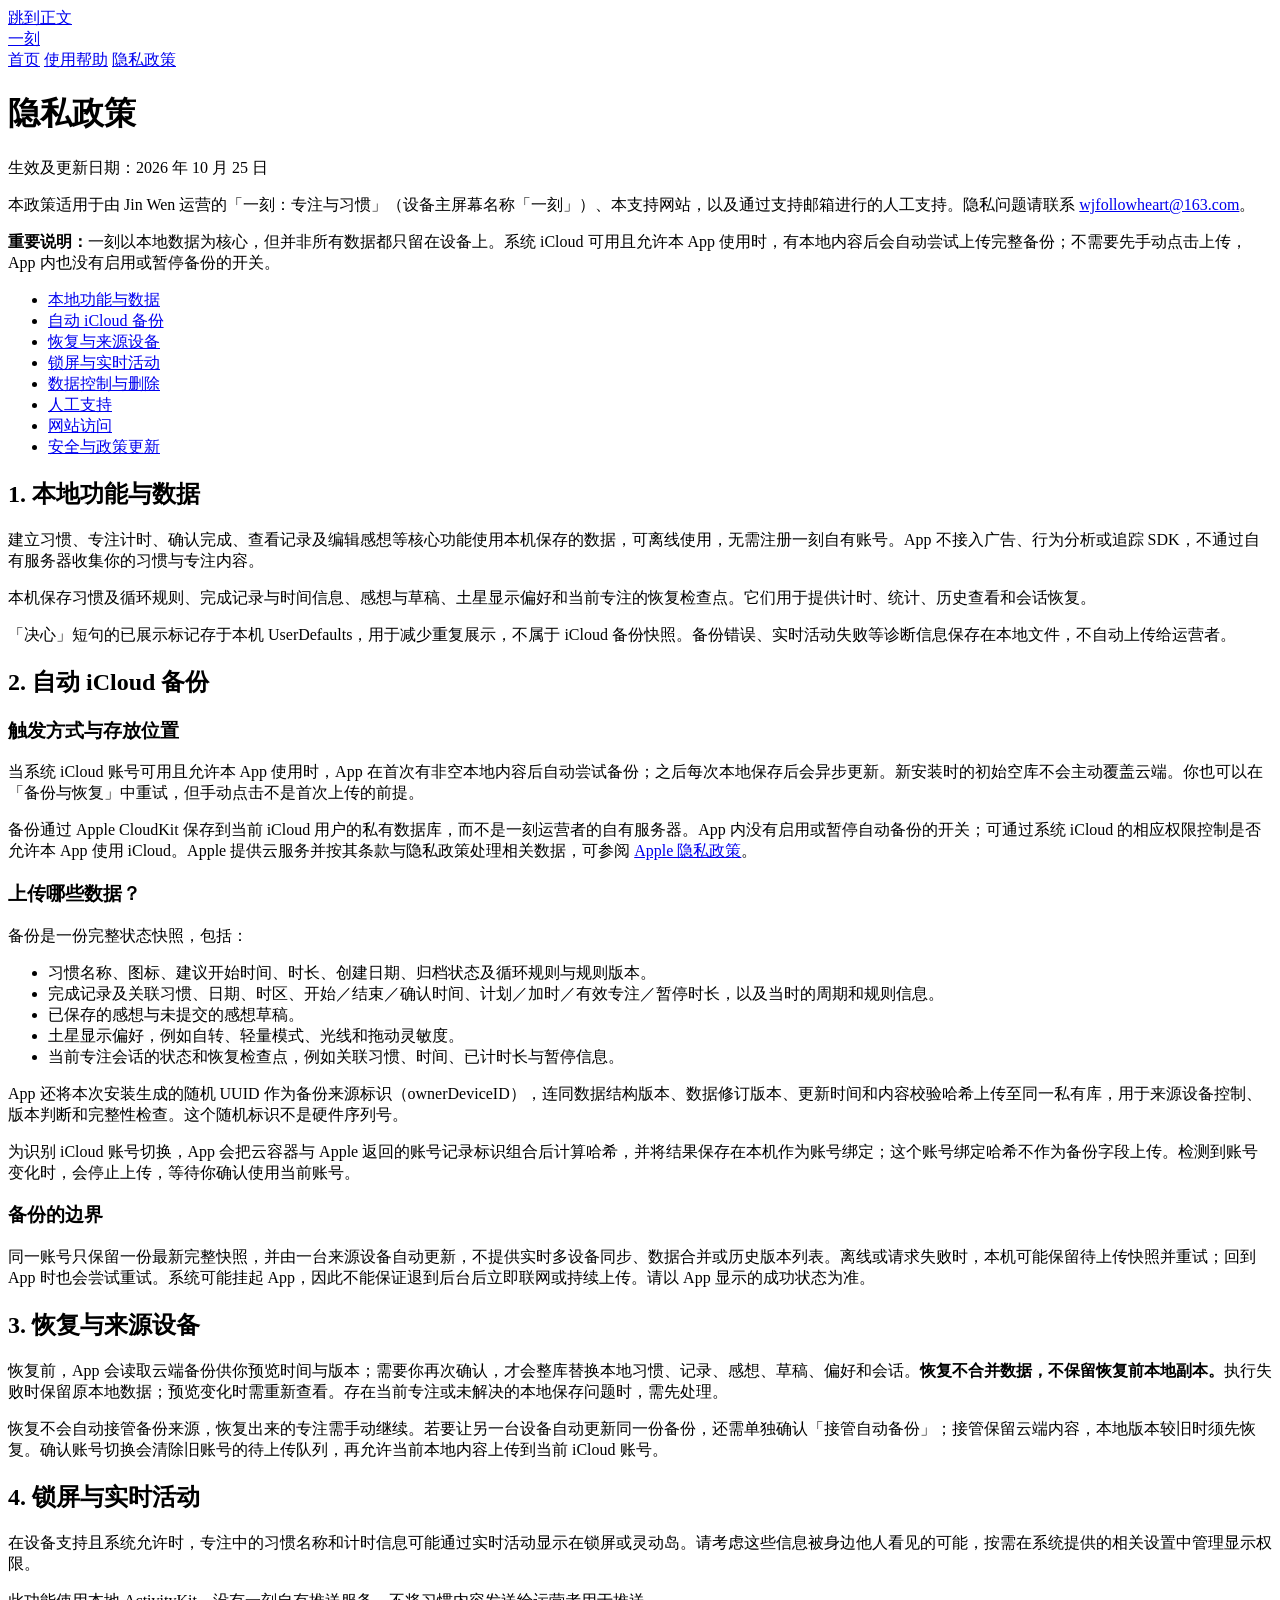
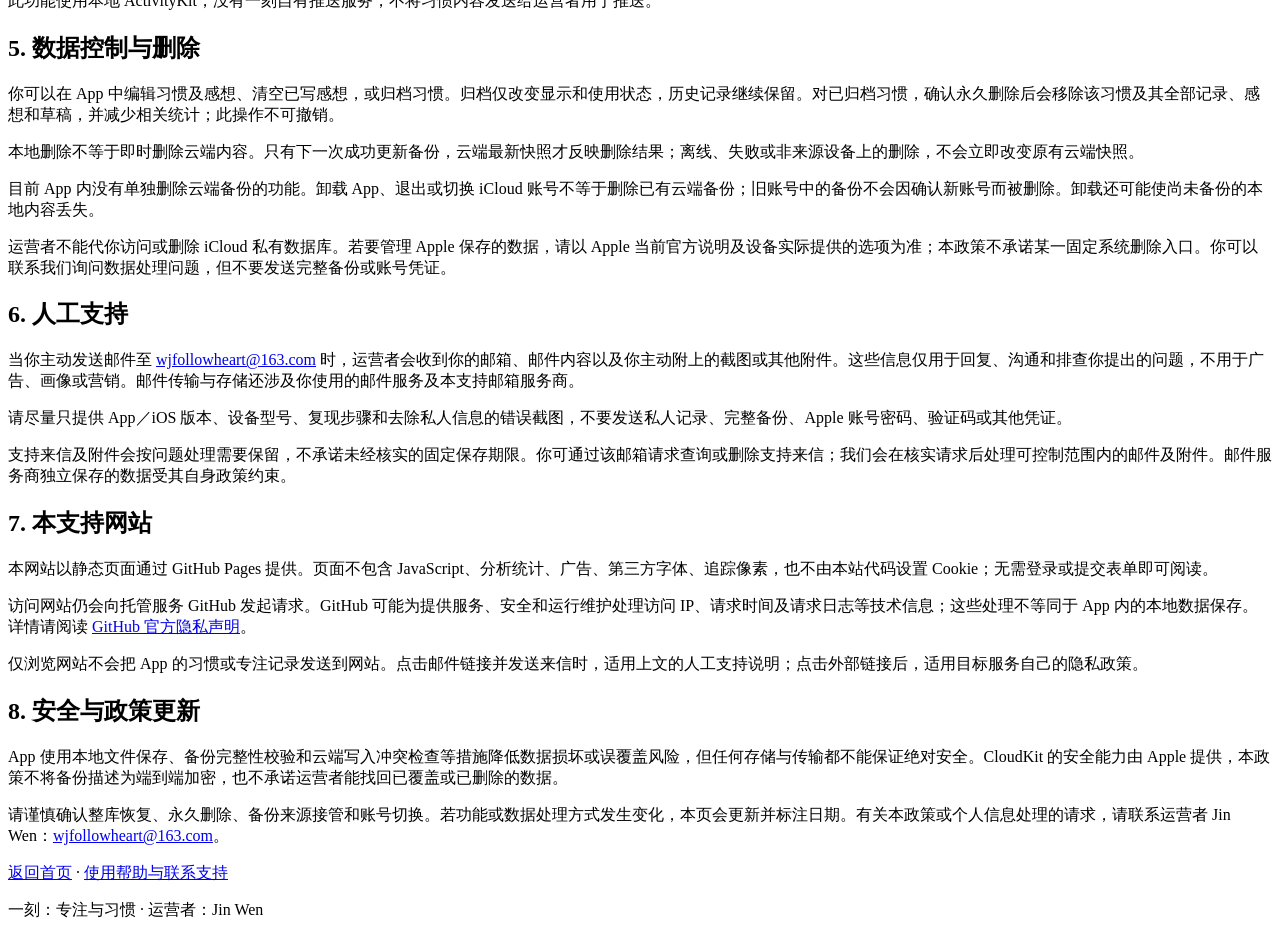
==== privacy.html @ 1403cfe5 "Publish Yike privacy.html" ====
<!doctype html>
<html lang="zh-CN">
<head>
  <meta charset="utf-8">
  <meta name="viewport" content="width=device-width, initial-scale=1">
  <meta name="description" content="一刻的隐私政策：本地数据、自动 iCloud 私有备份、实时活动、网站访问与人工支持数据。">
  <title>隐私政策 · 一刻：专注与习惯</title>
  <link rel="stylesheet" href="styles.css">
</head>
<body>
  <a class="skip" href="#main">跳到正文</a>
  <header class="site-header">
    <div class="shell header-row">
      <a class="brand" href="index.html" aria-label="一刻，支持网站首页">一刻</a>
      <nav aria-label="主导航">
        <a href="index.html">首页</a>
        <a href="support.html">使用帮助</a>
        <a href="privacy.html" aria-current="page">隐私政策</a>
      </nav>
    </div>
  </header>
  <main id="main" class="shell">
    <h1>隐私政策</h1>
    <p class="meta">生效及更新日期：<time datetime="2026-10-25">2026 年 10 月 25 日</time></p>
    <p>本政策适用于由 Jin Wen 运营的「一刻：专注与习惯」（设备主屏幕名称「一刻」）、本支持网站，以及通过支持邮箱进行的人工支持。隐私问题请联系 <a href="mailto:wjfollowheart@163.com">wjfollowheart@163.com</a>。</p>
    <div class="notice">
      <p><strong>重要说明：</strong>一刻以本地数据为核心，但并非所有数据都只留在设备上。系统 iCloud 可用且允许本 App 使用时，有本地内容后会自动尝试上传完整备份；不需要先手动点击上传，App 内也没有启用或暂停备份的开关。</p>
    </div>
    <nav class="contents" aria-label="本页目录">
      <ul>
        <li><a href="#local">本地功能与数据</a></li>
        <li><a href="#icloud">自动 iCloud 备份</a></li>
        <li><a href="#restore">恢复与来源设备</a></li>
        <li><a href="#activity">锁屏与实时活动</a></li>
        <li><a href="#control">数据控制与删除</a></li>
        <li><a href="#support-data">人工支持</a></li>
        <li><a href="#website">网站访问</a></li>
        <li><a href="#security">安全与政策更新</a></li>
      </ul>
    </nav>
    <section aria-labelledby="local">
      <h2 id="local">1. 本地功能与数据</h2>
      <p>建立习惯、专注计时、确认完成、查看记录及编辑感想等核心功能使用本机保存的数据，可离线使用，无需注册一刻自有账号。App 不接入广告、行为分析或追踪 SDK，不通过自有服务器收集你的习惯与专注内容。</p>
      <p>本机保存习惯及循环规则、完成记录与时间信息、感想与草稿、土星显示偏好和当前专注的恢复检查点。它们用于提供计时、统计、历史查看和会话恢复。</p>
      <p>「决心」短句的已展示标记存于本机 UserDefaults，用于减少重复展示，不属于 iCloud 备份快照。备份错误、实时活动失败等诊断信息保存在本地文件，不自动上传给运营者。</p>
    </section>
    <section aria-labelledby="icloud">
      <h2 id="icloud">2. 自动 iCloud 备份</h2>
      <h3>触发方式与存放位置</h3>
      <p>当系统 iCloud 账号可用且允许本 App 使用时，App 在首次有非空本地内容后自动尝试备份；之后每次本地保存后会异步更新。新安装时的初始空库不会主动覆盖云端。你也可以在「备份与恢复」中重试，但手动点击不是首次上传的前提。</p>
      <p>备份通过 Apple CloudKit 保存到当前 iCloud 用户的私有数据库，而不是一刻运营者的自有服务器。App 内没有启用或暂停自动备份的开关；可通过系统 iCloud 的相应权限控制是否允许本 App 使用 iCloud。Apple 提供云服务并按其条款与隐私政策处理相关数据，可参阅 <a href="https://www.apple.com/legal/privacy/">Apple 隐私政策</a>。</p>
      <h3>上传哪些数据？</h3>
      <p>备份是一份完整状态快照，包括：</p>
      <ul>
        <li>习惯名称、图标、建议开始时间、时长、创建日期、归档状态及循环规则与规则版本。</li>
        <li>完成记录及关联习惯、日期、时区、开始／结束／确认时间、计划／加时／有效专注／暂停时长，以及当时的周期和规则信息。</li>
        <li>已保存的感想与未提交的感想草稿。</li>
        <li>土星显示偏好，例如自转、轻量模式、光线和拖动灵敏度。</li>
        <li>当前专注会话的状态和恢复检查点，例如关联习惯、时间、已计时长与暂停信息。</li>
      </ul>
      <p>App 还将本次安装生成的随机 UUID 作为备份来源标识（ownerDeviceID），连同数据结构版本、数据修订版本、更新时间和内容校验哈希上传至同一私有库，用于来源设备控制、版本判断和完整性检查。这个随机标识不是硬件序列号。</p>
      <p>为识别 iCloud 账号切换，App 会把云容器与 Apple 返回的账号记录标识组合后计算哈希，并将结果保存在本机作为账号绑定；这个账号绑定哈希不作为备份字段上传。检测到账号变化时，会停止上传，等待你确认使用当前账号。</p>
      <h3>备份的边界</h3>
      <p>同一账号只保留一份最新完整快照，并由一台来源设备自动更新，不提供实时多设备同步、数据合并或历史版本列表。离线或请求失败时，本机可能保留待上传快照并重试；回到 App 时也会尝试重试。系统可能挂起 App，因此不能保证退到后台后立即联网或持续上传。请以 App 显示的成功状态为准。</p>
    </section>
    <section aria-labelledby="restore">
      <h2 id="restore">3. 恢复与来源设备</h2>
      <p>恢复前，App 会读取云端备份供你预览时间与版本；需要你再次确认，才会整库替换本地习惯、记录、感想、草稿、偏好和会话。<strong>恢复不合并数据，不保留恢复前本地副本。</strong>执行失败时保留原本地数据；预览变化时需重新查看。存在当前专注或未解决的本地保存问题时，需先处理。</p>
      <p>恢复不会自动接管备份来源，恢复出来的专注需手动继续。若要让另一台设备自动更新同一份备份，还需单独确认「接管自动备份」；接管保留云端内容，本地版本较旧时须先恢复。确认账号切换会清除旧账号的待上传队列，再允许当前本地内容上传到当前 iCloud 账号。</p>
    </section>
    <section aria-labelledby="activity">
      <h2 id="activity">4. 锁屏与实时活动</h2>
      <p>在设备支持且系统允许时，专注中的习惯名称和计时信息可能通过实时活动显示在锁屏或灵动岛。请考虑这些信息被身边他人看见的可能，按需在系统提供的相关设置中管理显示权限。</p>
      <p>此功能使用本地 ActivityKit，没有一刻自有推送服务，不将习惯内容发送给运营者用于推送。</p>
    </section>
    <section aria-labelledby="control">
      <h2 id="control">5. 数据控制与删除</h2>
      <p>你可以在 App 中编辑习惯及感想、清空已写感想，或归档习惯。归档仅改变显示和使用状态，历史记录继续保留。对已归档习惯，确认永久删除后会移除该习惯及其全部记录、感想和草稿，并减少相关统计；此操作不可撤销。</p>
      <p>本地删除不等于即时删除云端内容。只有下一次成功更新备份，云端最新快照才反映删除结果；离线、失败或非来源设备上的删除，不会立即改变原有云端快照。</p>
      <p>目前 App 内没有单独删除云端备份的功能。卸载 App、退出或切换 iCloud 账号不等于删除已有云端备份；旧账号中的备份不会因确认新账号而被删除。卸载还可能使尚未备份的本地内容丢失。</p>
      <p>运营者不能代你访问或删除 iCloud 私有数据库。若要管理 Apple 保存的数据，请以 Apple 当前官方说明及设备实际提供的选项为准；本政策不承诺某一固定系统删除入口。你可以联系我们询问数据处理问题，但不要发送完整备份或账号凭证。</p>
    </section>
    <section aria-labelledby="support-data">
      <h2 id="support-data">6. 人工支持</h2>
      <p>当你主动发送邮件至 <a href="mailto:wjfollowheart@163.com">wjfollowheart@163.com</a> 时，运营者会收到你的邮箱、邮件内容以及你主动附上的截图或其他附件。这些信息仅用于回复、沟通和排查你提出的问题，不用于广告、画像或营销。邮件传输与存储还涉及你使用的邮件服务及本支持邮箱服务商。</p>
      <p>请尽量只提供 App／iOS 版本、设备型号、复现步骤和去除私人信息的错误截图，不要发送私人记录、完整备份、Apple 账号密码、验证码或其他凭证。</p>
      <p>支持来信及附件会按问题处理需要保留，不承诺未经核实的固定保存期限。你可通过该邮箱请求查询或删除支持来信；我们会在核实请求后处理可控制范围内的邮件及附件。邮件服务商独立保存的数据受其自身政策约束。</p>
    </section>
    <section aria-labelledby="website">
      <h2 id="website">7. 本支持网站</h2>
      <p>本网站以静态页面通过 GitHub Pages 提供。页面不包含 JavaScript、分析统计、广告、第三方字体、追踪像素，也不由本站代码设置 Cookie；无需登录或提交表单即可阅读。</p>
      <p>访问网站仍会向托管服务 GitHub 发起请求。GitHub 可能为提供服务、安全和运行维护处理访问 IP、请求时间及请求日志等技术信息；这些处理不等同于 App 内的本地数据保存。详情请阅读 <a href="https://docs.github.com/en/site-policy/privacy-policies/github-general-privacy-statement">GitHub 官方隐私声明</a>。</p>
      <p>仅浏览网站不会把 App 的习惯或专注记录发送到网站。点击邮件链接并发送来信时，适用上文的人工支持说明；点击外部链接后，适用目标服务自己的隐私政策。</p>
    </section>
    <section aria-labelledby="security">
      <h2 id="security">8. 安全与政策更新</h2>
      <p>App 使用本地文件保存、备份完整性校验和云端写入冲突检查等措施降低数据损坏或误覆盖风险，但任何存储与传输都不能保证绝对安全。CloudKit 的安全能力由 Apple 提供，本政策不将备份描述为端到端加密，也不承诺运营者能找回已覆盖或已删除的数据。</p>
      <p>请谨慎确认整库恢复、永久删除、备份来源接管和账号切换。若功能或数据处理方式发生变化，本页会更新并标注日期。有关本政策或个人信息处理的请求，请联系运营者 Jin Wen：<a href="mailto:wjfollowheart@163.com">wjfollowheart@163.com</a>。</p>
    </section>
  </main>
  <footer class="site-footer">
    <div class="shell">
      <p><a href="index.html">返回首页</a> · <a href="support.html">使用帮助与联系支持</a></p>
      <p>一刻：专注与习惯 · 运营者：Jin Wen</p>
    </div>
  </footer>
</body>
</html>
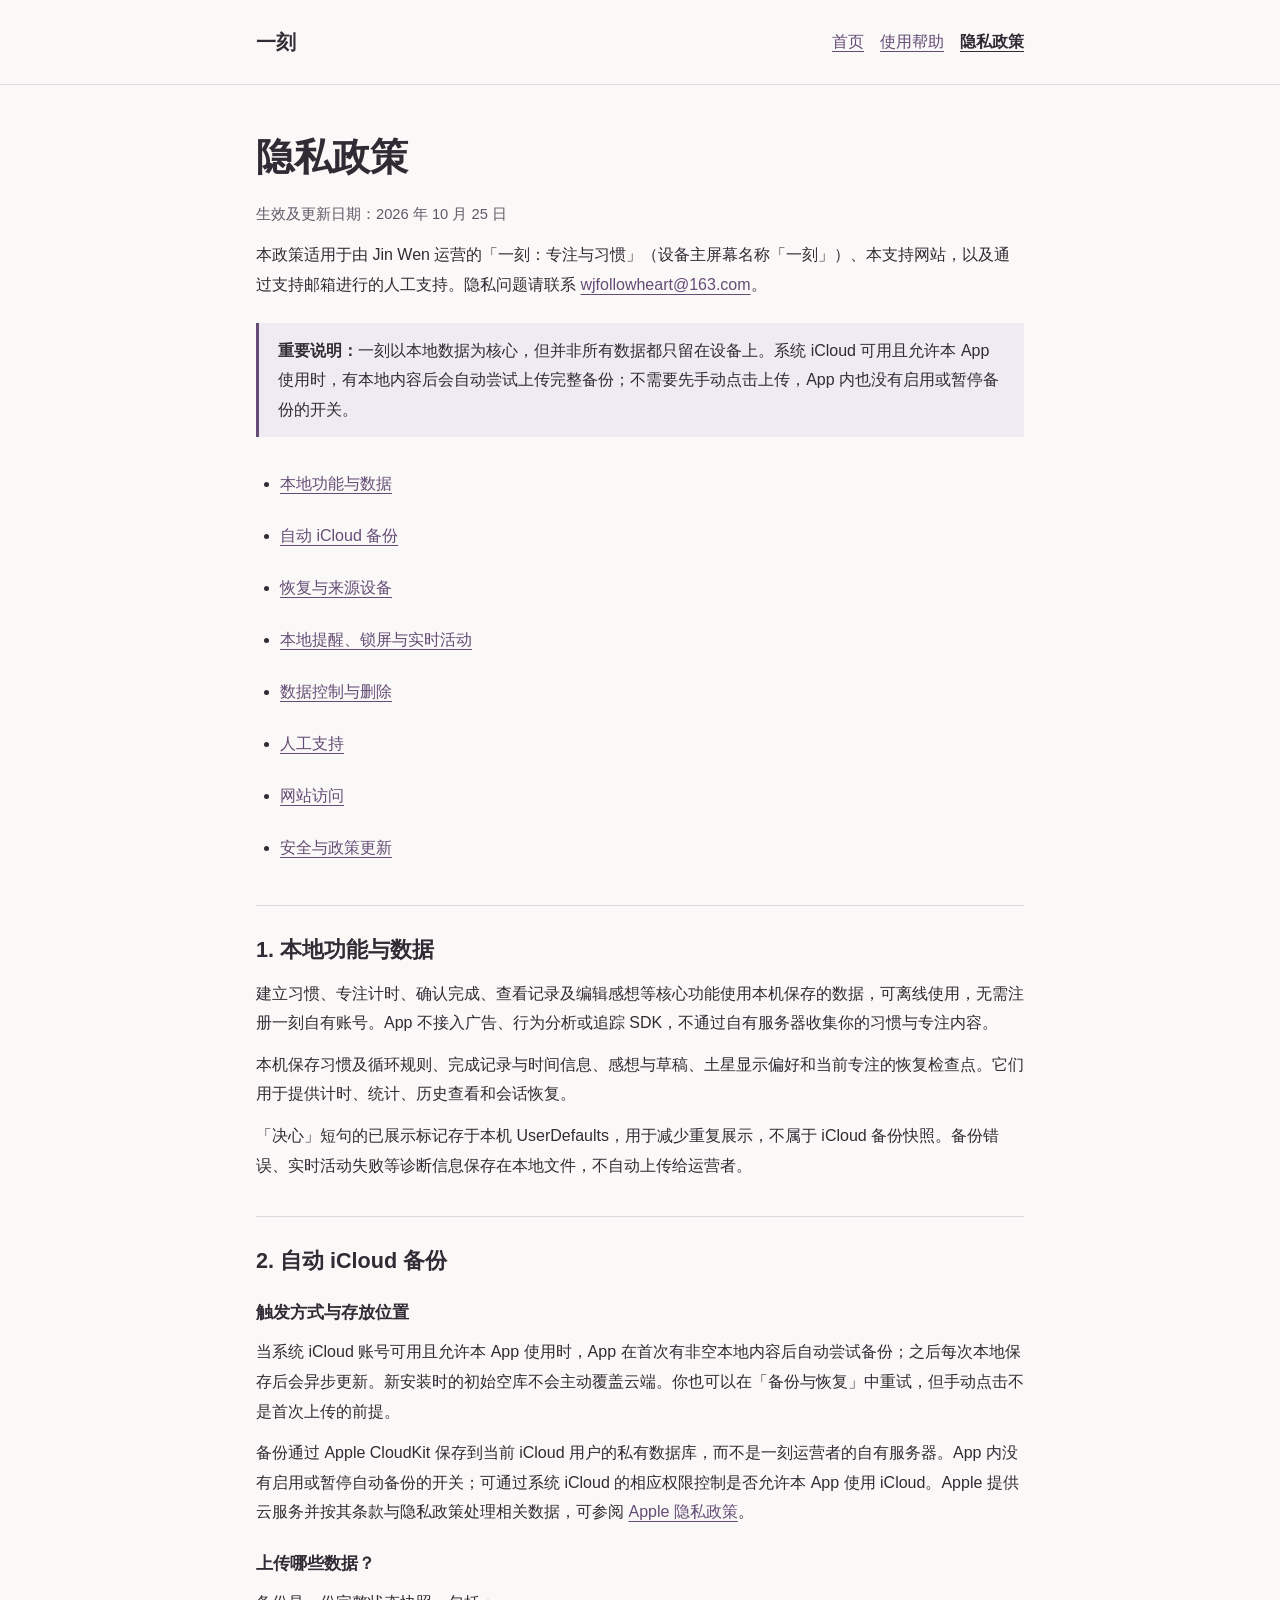
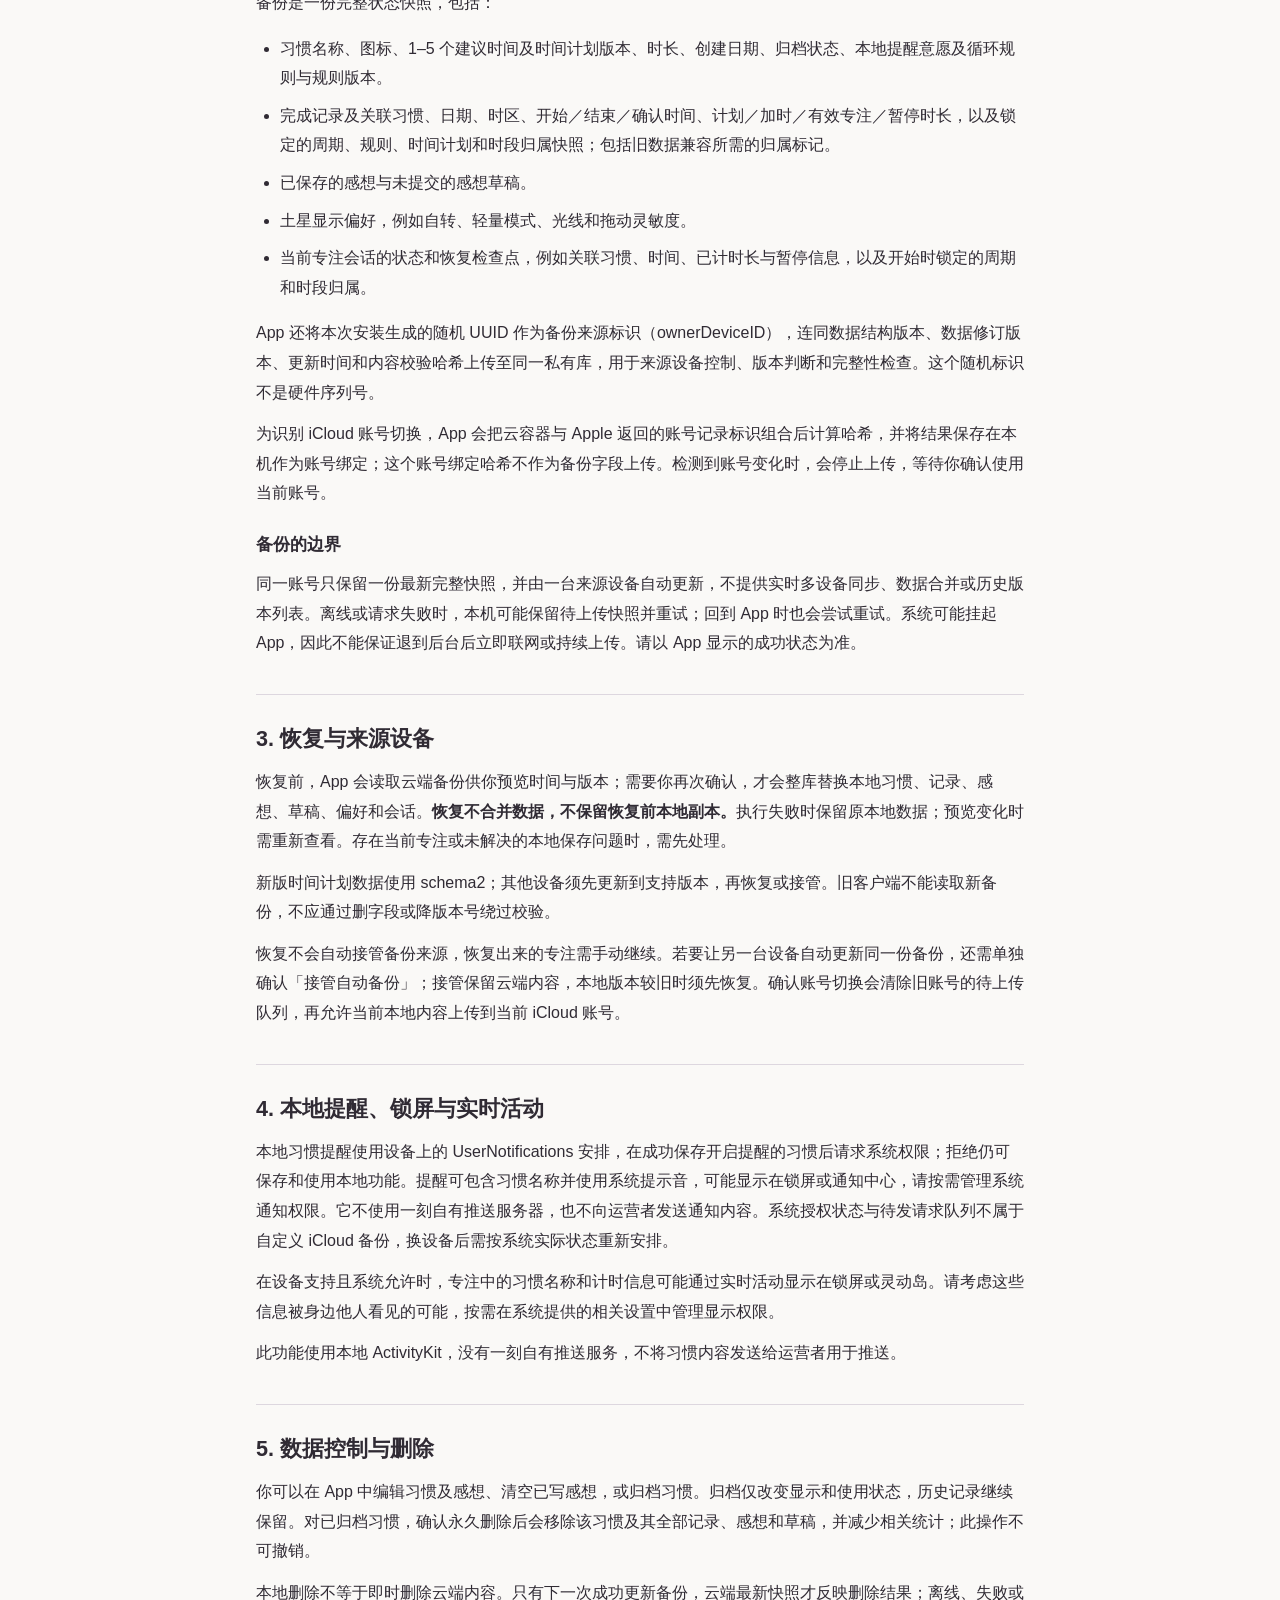
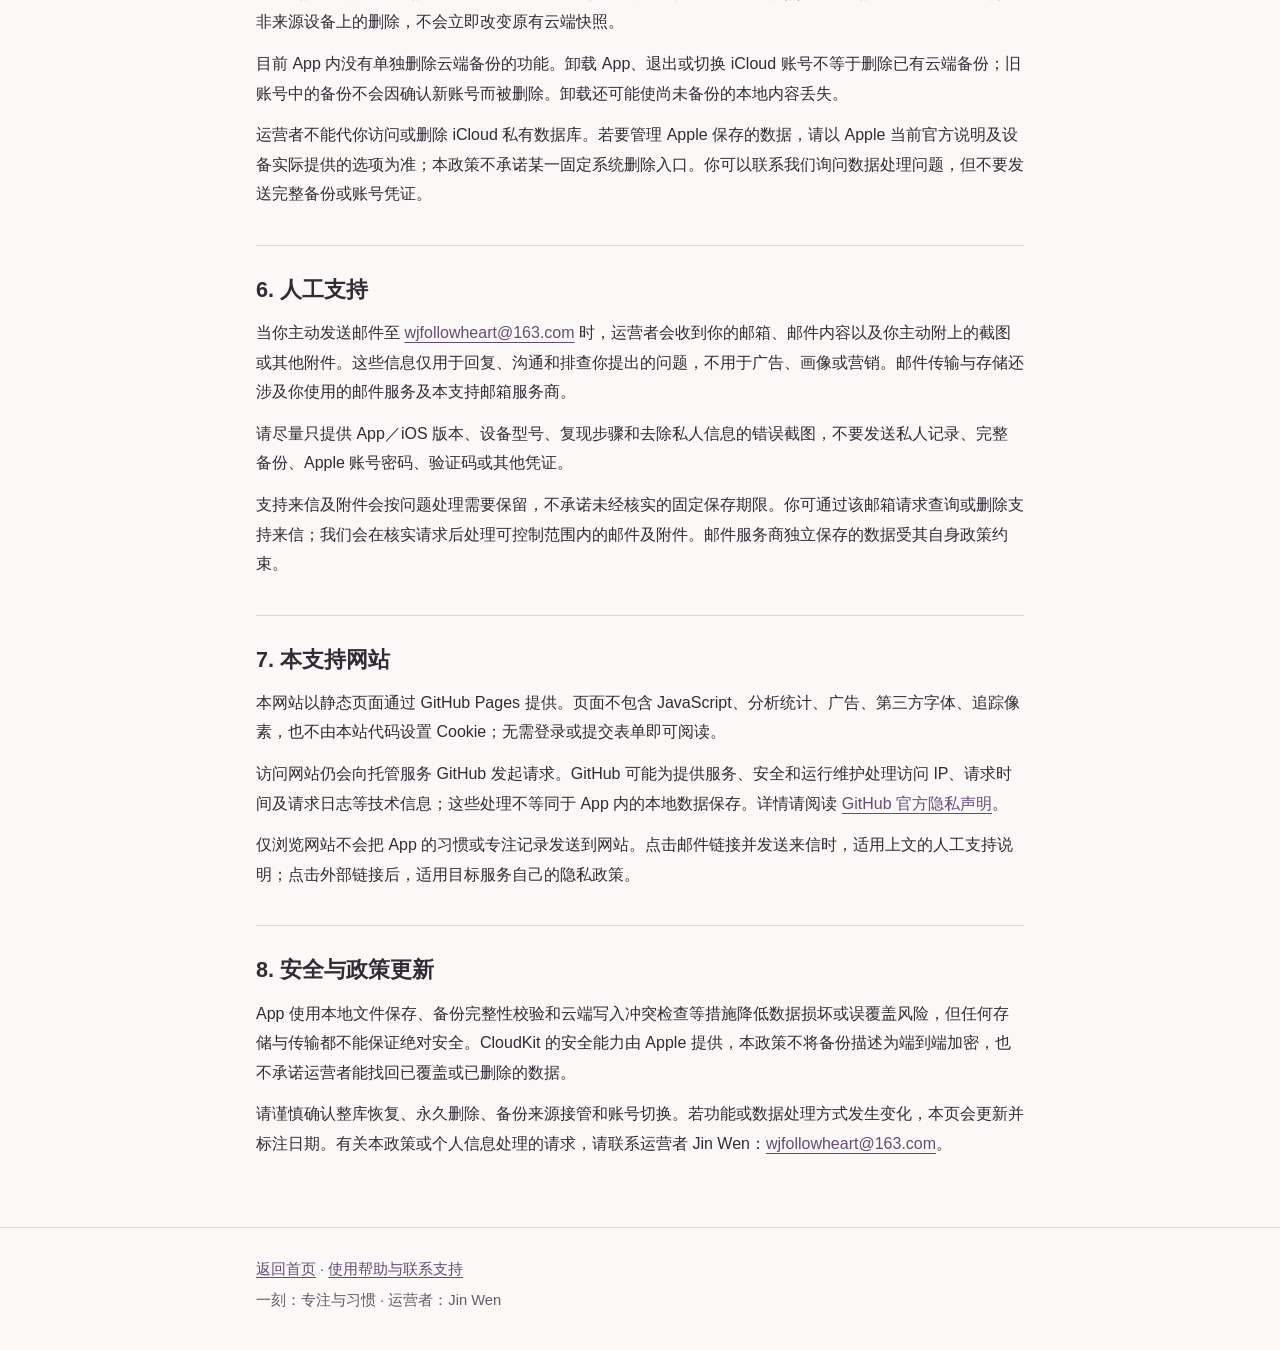
==== commit 565f6ebe: "Document Yike multiple-time plans and backup compatibility: privacy.html" ====
--- a/privacy.html
+++ b/privacy.html
@@ -31,7 +31,7 @@
         <li><a href="#local">本地功能与数据</a></li>
         <li><a href="#icloud">自动 iCloud 备份</a></li>
         <li><a href="#restore">恢复与来源设备</a></li>
-        <li><a href="#activity">锁屏与实时活动</a></li>
+        <li><a href="#activity">本地提醒、锁屏与实时活动</a></li>
         <li><a href="#control">数据控制与删除</a></li>
         <li><a href="#support-data">人工支持</a></li>
         <li><a href="#website">网站访问</a></li>
@@ -52,11 +52,11 @@
       <h3>上传哪些数据？</h3>
       <p>备份是一份完整状态快照，包括：</p>
       <ul>
-        <li>习惯名称、图标、建议开始时间、时长、创建日期、归档状态及循环规则与规则版本。</li>
-        <li>完成记录及关联习惯、日期、时区、开始／结束／确认时间、计划／加时／有效专注／暂停时长，以及当时的周期和规则信息。</li>
+        <li>习惯名称、图标、1–5 个建议时间及时间计划版本、时长、创建日期、归档状态、本地提醒意愿及循环规则与规则版本。</li>
+        <li>完成记录及关联习惯、日期、时区、开始／结束／确认时间、计划／加时／有效专注／暂停时长，以及锁定的周期、规则、时间计划和时段归属快照；包括旧数据兼容所需的归属标记。</li>
         <li>已保存的感想与未提交的感想草稿。</li>
         <li>土星显示偏好，例如自转、轻量模式、光线和拖动灵敏度。</li>
-        <li>当前专注会话的状态和恢复检查点，例如关联习惯、时间、已计时长与暂停信息。</li>
+        <li>当前专注会话的状态和恢复检查点，例如关联习惯、时间、已计时长与暂停信息，以及开始时锁定的周期和时段归属。</li>
       </ul>
       <p>App 还将本次安装生成的随机 UUID 作为备份来源标识（ownerDeviceID），连同数据结构版本、数据修订版本、更新时间和内容校验哈希上传至同一私有库，用于来源设备控制、版本判断和完整性检查。这个随机标识不是硬件序列号。</p>
       <p>为识别 iCloud 账号切换，App 会把云容器与 Apple 返回的账号记录标识组合后计算哈希，并将结果保存在本机作为账号绑定；这个账号绑定哈希不作为备份字段上传。检测到账号变化时，会停止上传，等待你确认使用当前账号。</p>
@@ -66,10 +66,12 @@
     <section aria-labelledby="restore">
       <h2 id="restore">3. 恢复与来源设备</h2>
       <p>恢复前，App 会读取云端备份供你预览时间与版本；需要你再次确认，才会整库替换本地习惯、记录、感想、草稿、偏好和会话。<strong>恢复不合并数据，不保留恢复前本地副本。</strong>执行失败时保留原本地数据；预览变化时需重新查看。存在当前专注或未解决的本地保存问题时，需先处理。</p>
+      <p>新版时间计划数据使用 schema2；其他设备须先更新到支持版本，再恢复或接管。旧客户端不能读取新备份，不应通过删字段或降版本号绕过校验。</p>
       <p>恢复不会自动接管备份来源，恢复出来的专注需手动继续。若要让另一台设备自动更新同一份备份，还需单独确认「接管自动备份」；接管保留云端内容，本地版本较旧时须先恢复。确认账号切换会清除旧账号的待上传队列，再允许当前本地内容上传到当前 iCloud 账号。</p>
     </section>
     <section aria-labelledby="activity">
-      <h2 id="activity">4. 锁屏与实时活动</h2>
+      <h2 id="activity">4. 本地提醒、锁屏与实时活动</h2>
+      <p>本地习惯提醒使用设备上的 UserNotifications 安排，在成功保存开启提醒的习惯后请求系统权限；拒绝仍可保存和使用本地功能。提醒可包含习惯名称并使用系统提示音，可能显示在锁屏或通知中心，请按需管理系统通知权限。它不使用一刻自有推送服务器，也不向运营者发送通知内容。系统授权状态与待发请求队列不属于自定义 iCloud 备份，换设备后需按系统实际状态重新安排。</p>
       <p>在设备支持且系统允许时，专注中的习惯名称和计时信息可能通过实时活动显示在锁屏或灵动岛。请考虑这些信息被身边他人看见的可能，按需在系统提供的相关设置中管理显示权限。</p>
       <p>此功能使用本地 ActivityKit，没有一刻自有推送服务，不将习惯内容发送给运营者用于推送。</p>
     </section>
--- a/styles.css
+++ b/styles.css
@@ -0,0 +1,64 @@
+:root {
+  color-scheme: light;
+  --paper: #faf9f7;
+  --ink: #302b34;
+  --muted: #625968;
+  --accent: #654c76;
+  --line: #ddd7df;
+  --notice: #f0ebf3;
+}
+* { box-sizing: border-box; }
+html { scroll-padding-top: 1.5rem; }
+body {
+  margin: 0;
+  background: var(--paper);
+  color: var(--ink);
+  font-family: -apple-system, BlinkMacSystemFont, "PingFang SC", "Microsoft YaHei", sans-serif;
+  font-size: 1rem;
+  line-height: 1.85;
+  overflow-wrap: anywhere;
+}
+a { color: var(--accent); text-underline-offset: .22em; }
+a:hover { text-decoration-thickness: .13em; }
+a:focus-visible { outline: 3px solid var(--accent); outline-offset: 4px; border-radius: 2px; }
+.shell { width: min(100% - 2.5rem, 48rem); margin-inline: auto; }
+.skip { position: absolute; left: 1rem; top: -6rem; padding: .6rem 1rem; background: white; z-index: 1; }
+.skip:focus { top: .5rem; }
+.site-header { padding-block: 1.25rem; border-bottom: 1px solid var(--line); }
+.header-row { display: flex; align-items: center; justify-content: space-between; gap: .5rem 1.5rem; flex-wrap: wrap; }
+.brand { color: var(--ink); font-size: 1.25rem; font-weight: 650; text-decoration: none; }
+nav { display: flex; gap: .25rem 1rem; flex-wrap: wrap; }
+nav a { display: inline-flex; align-items: center; min-height: 44px; }
+nav a[aria-current="page"] { color: var(--ink); font-weight: 650; }
+main { padding-block: 2.75rem 3.5rem; }
+h1, h2, h3 { line-height: 1.45; font-weight: 650; }
+h1 { margin: 0 0 1rem; font-size: clamp(1.85rem, 5vw, 2.4rem); }
+h2 { margin: 0 0 .8rem; font-size: 1.35rem; }
+h3 { margin: 1.5rem 0 .5rem; font-size: 1.08rem; }
+p { margin: .75rem 0; }
+ul, ol { padding-left: 1.5rem; }
+li + li { margin-top: .5rem; }
+section { margin-top: 2.25rem; padding-top: 1.75rem; border-top: 1px solid var(--line); }
+.lead { font-size: 1.12rem; }
+.meta, .site-footer { color: var(--muted); font-size: .92rem; }
+.notice { padding: .8rem 1.2rem; margin-block: 1.5rem; background: var(--notice); border-left: 3px solid var(--accent); }
+.notice p:first-child { margin-top: 0; }
+.notice p:last-child { margin-bottom: 0; }
+.contents { display: block; margin-top: 1.5rem; }
+.contents ul { margin-block: .4rem; }
+.contents a { min-height: 44px; display: inline-flex; align-items: center; }
+.site-footer { padding-block: 1.5rem 2rem; border-top: 1px solid var(--line); }
+.site-footer p { margin: .25rem 0; }
+@media (max-width: 30rem) {
+  main { padding-top: 2rem; }
+  .header-row { align-items: flex-start; }
+  .header-row nav { width: 100%; }
+}
+@media print {
+  body { background: white; color: black; }
+  .skip, .site-header nav, .contents { display: none; }
+  .shell { width: 100%; }
+  main { padding-block: 1rem; }
+  a { color: inherit; }
+  h2, h3 { break-after: avoid; }
+}
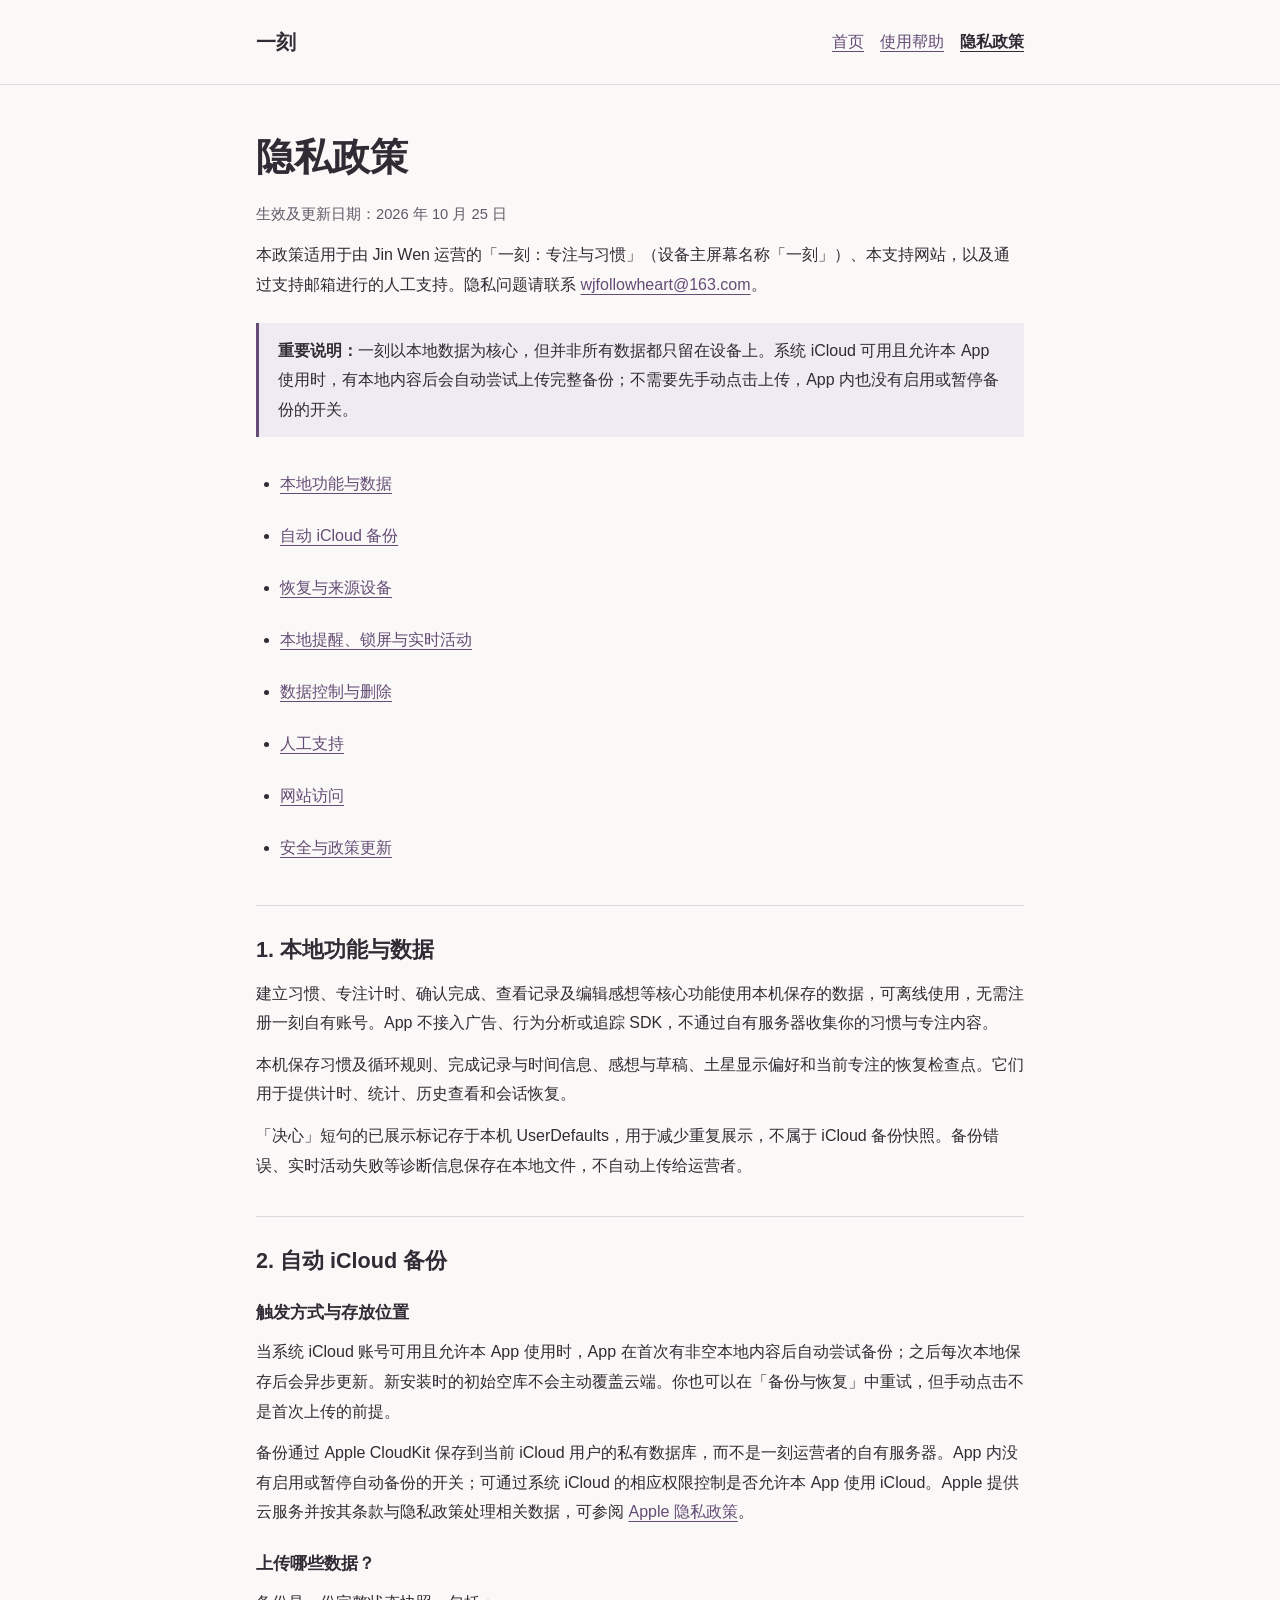
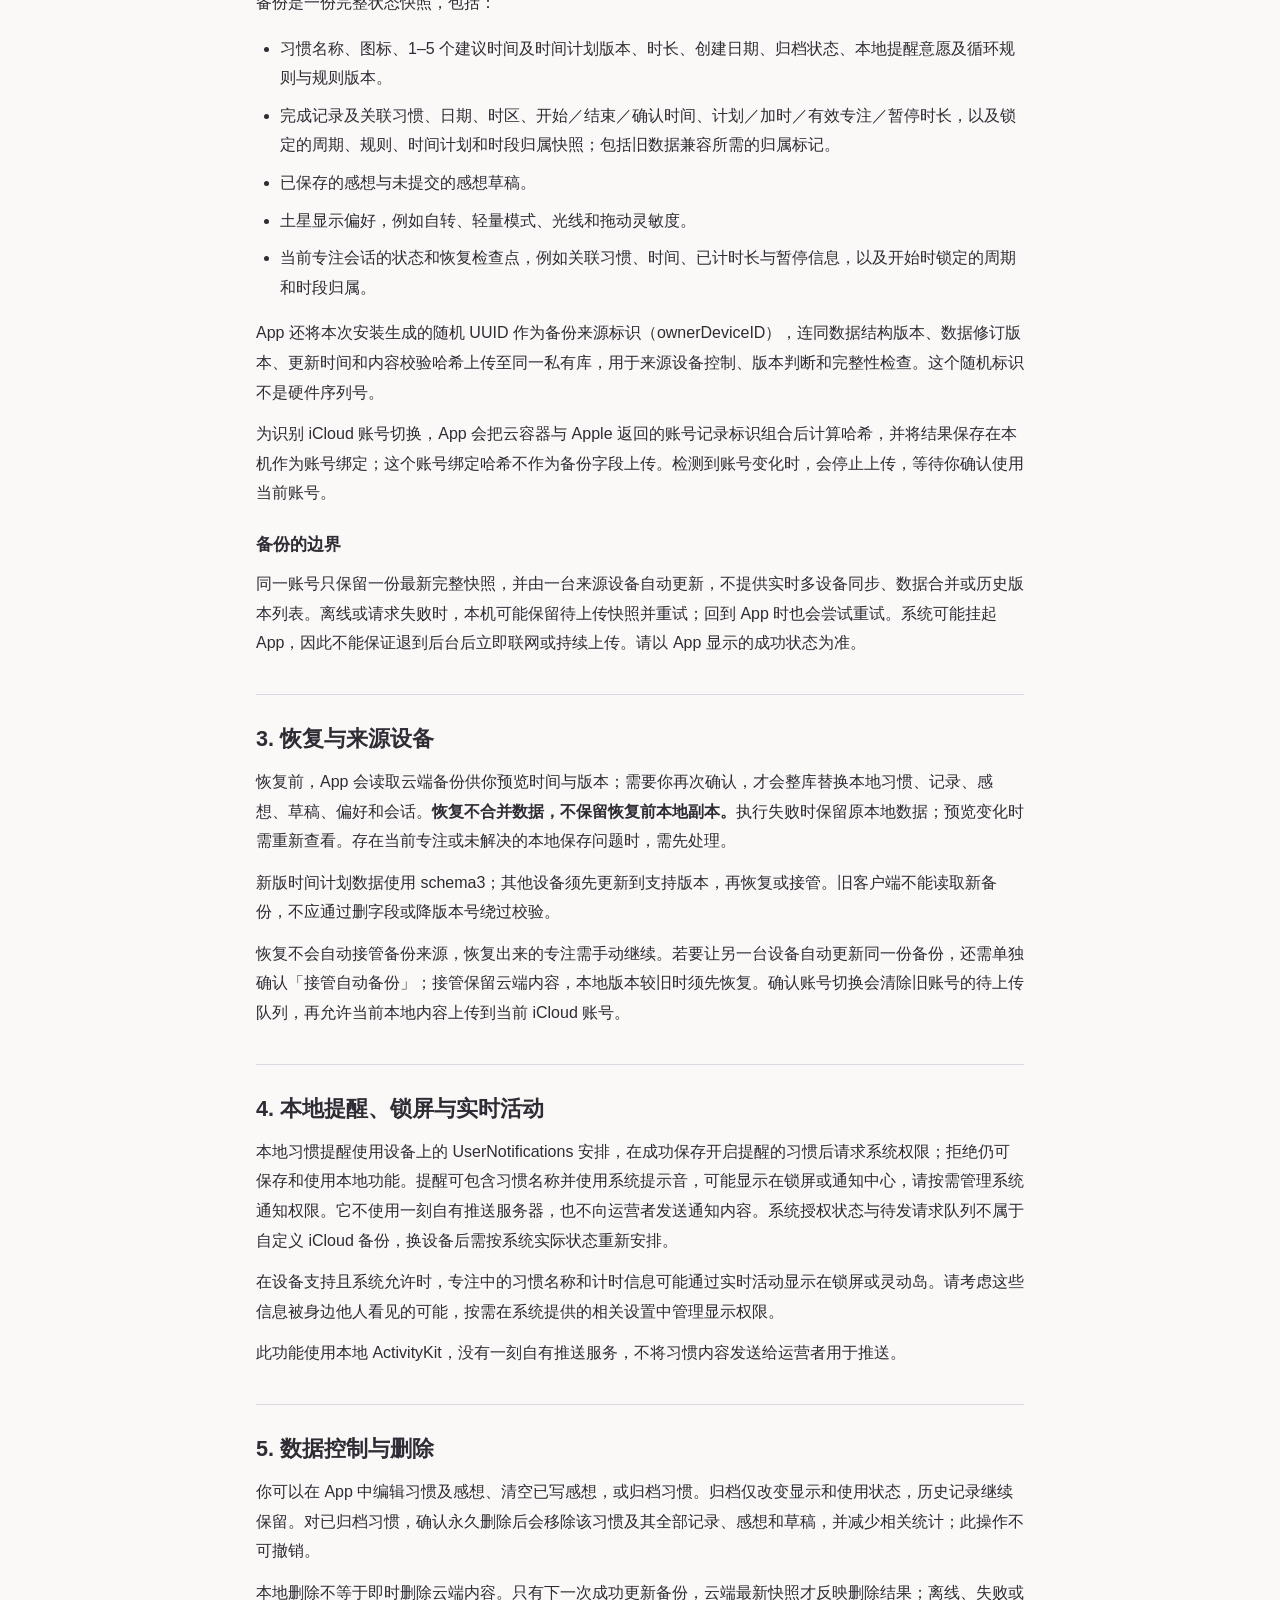
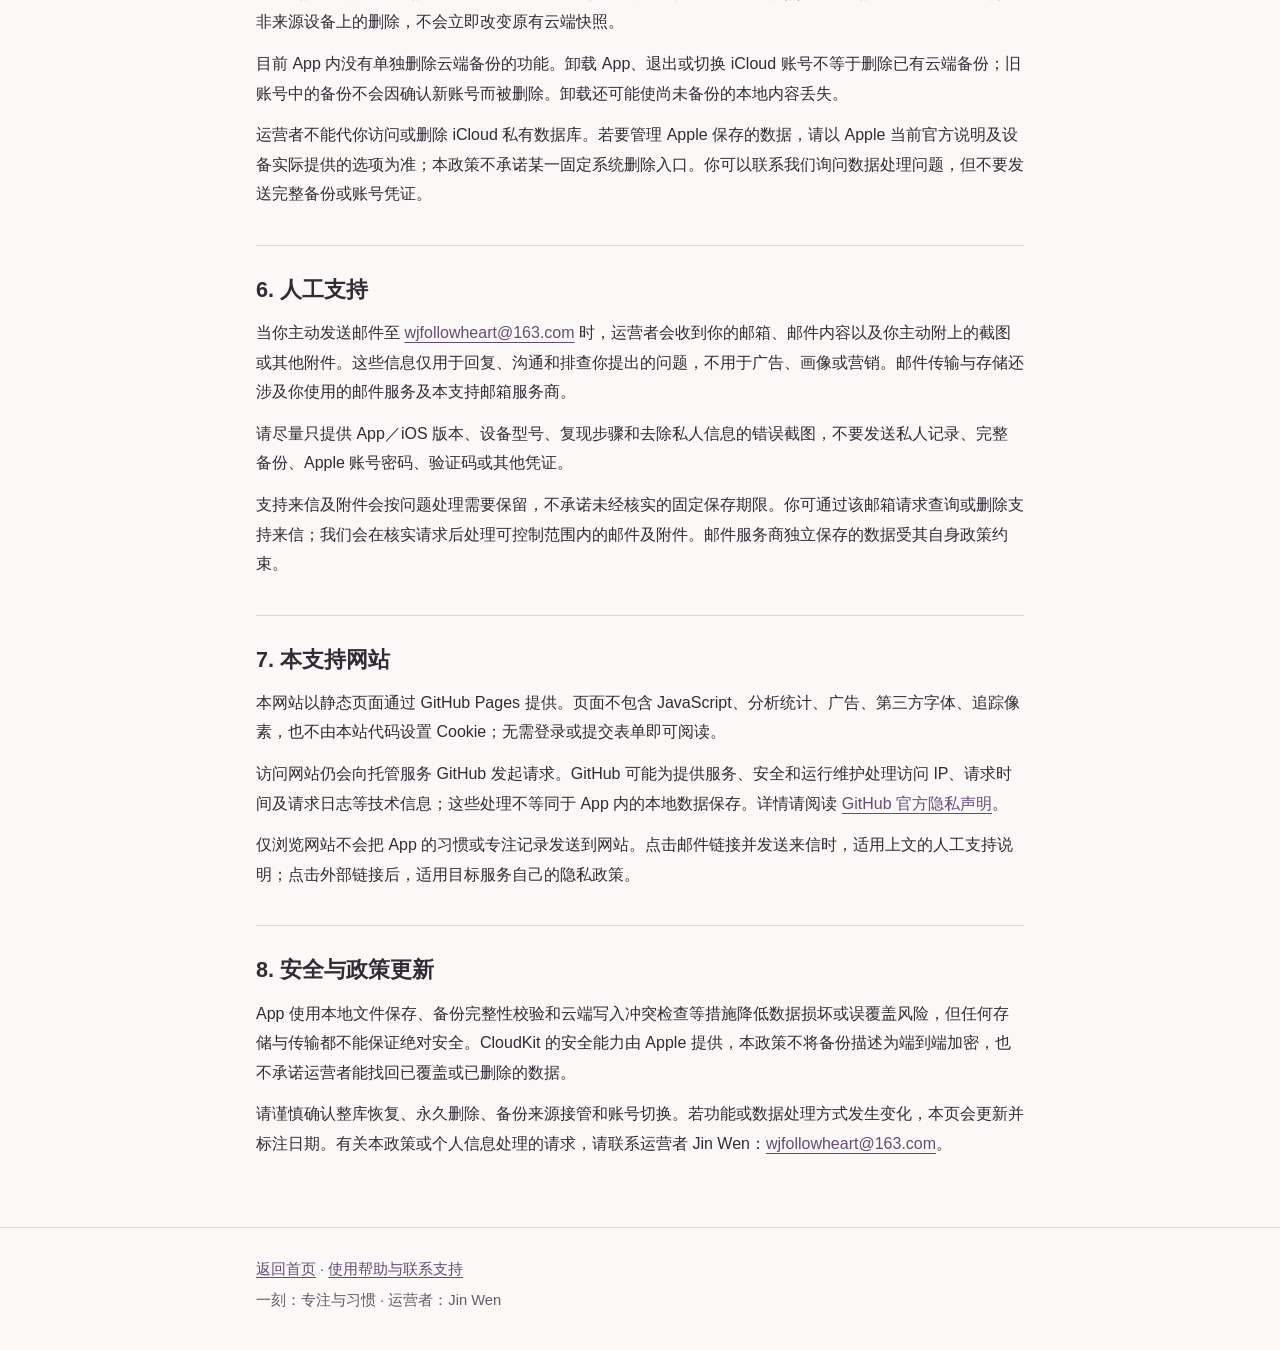
==== commit f4abaec7: "docs: explain immediate habit schedules and wheel time editor" ====
--- a/privacy.html
+++ b/privacy.html
@@ -66,7 +66,7 @@
     <section aria-labelledby="restore">
       <h2 id="restore">3. 恢复与来源设备</h2>
       <p>恢复前，App 会读取云端备份供你预览时间与版本；需要你再次确认，才会整库替换本地习惯、记录、感想、草稿、偏好和会话。<strong>恢复不合并数据，不保留恢复前本地副本。</strong>执行失败时保留原本地数据；预览变化时需重新查看。存在当前专注或未解决的本地保存问题时，需先处理。</p>
-      <p>新版时间计划数据使用 schema2；其他设备须先更新到支持版本，再恢复或接管。旧客户端不能读取新备份，不应通过删字段或降版本号绕过校验。</p>
+      <p>新版时间计划数据使用 schema3；其他设备须先更新到支持版本，再恢复或接管。旧客户端不能读取新备份，不应通过删字段或降版本号绕过校验。</p>
       <p>恢复不会自动接管备份来源，恢复出来的专注需手动继续。若要让另一台设备自动更新同一份备份，还需单独确认「接管自动备份」；接管保留云端内容，本地版本较旧时须先恢复。确认账号切换会清除旧账号的待上传队列，再允许当前本地内容上传到当前 iCloud 账号。</p>
     </section>
     <section aria-labelledby="activity">
